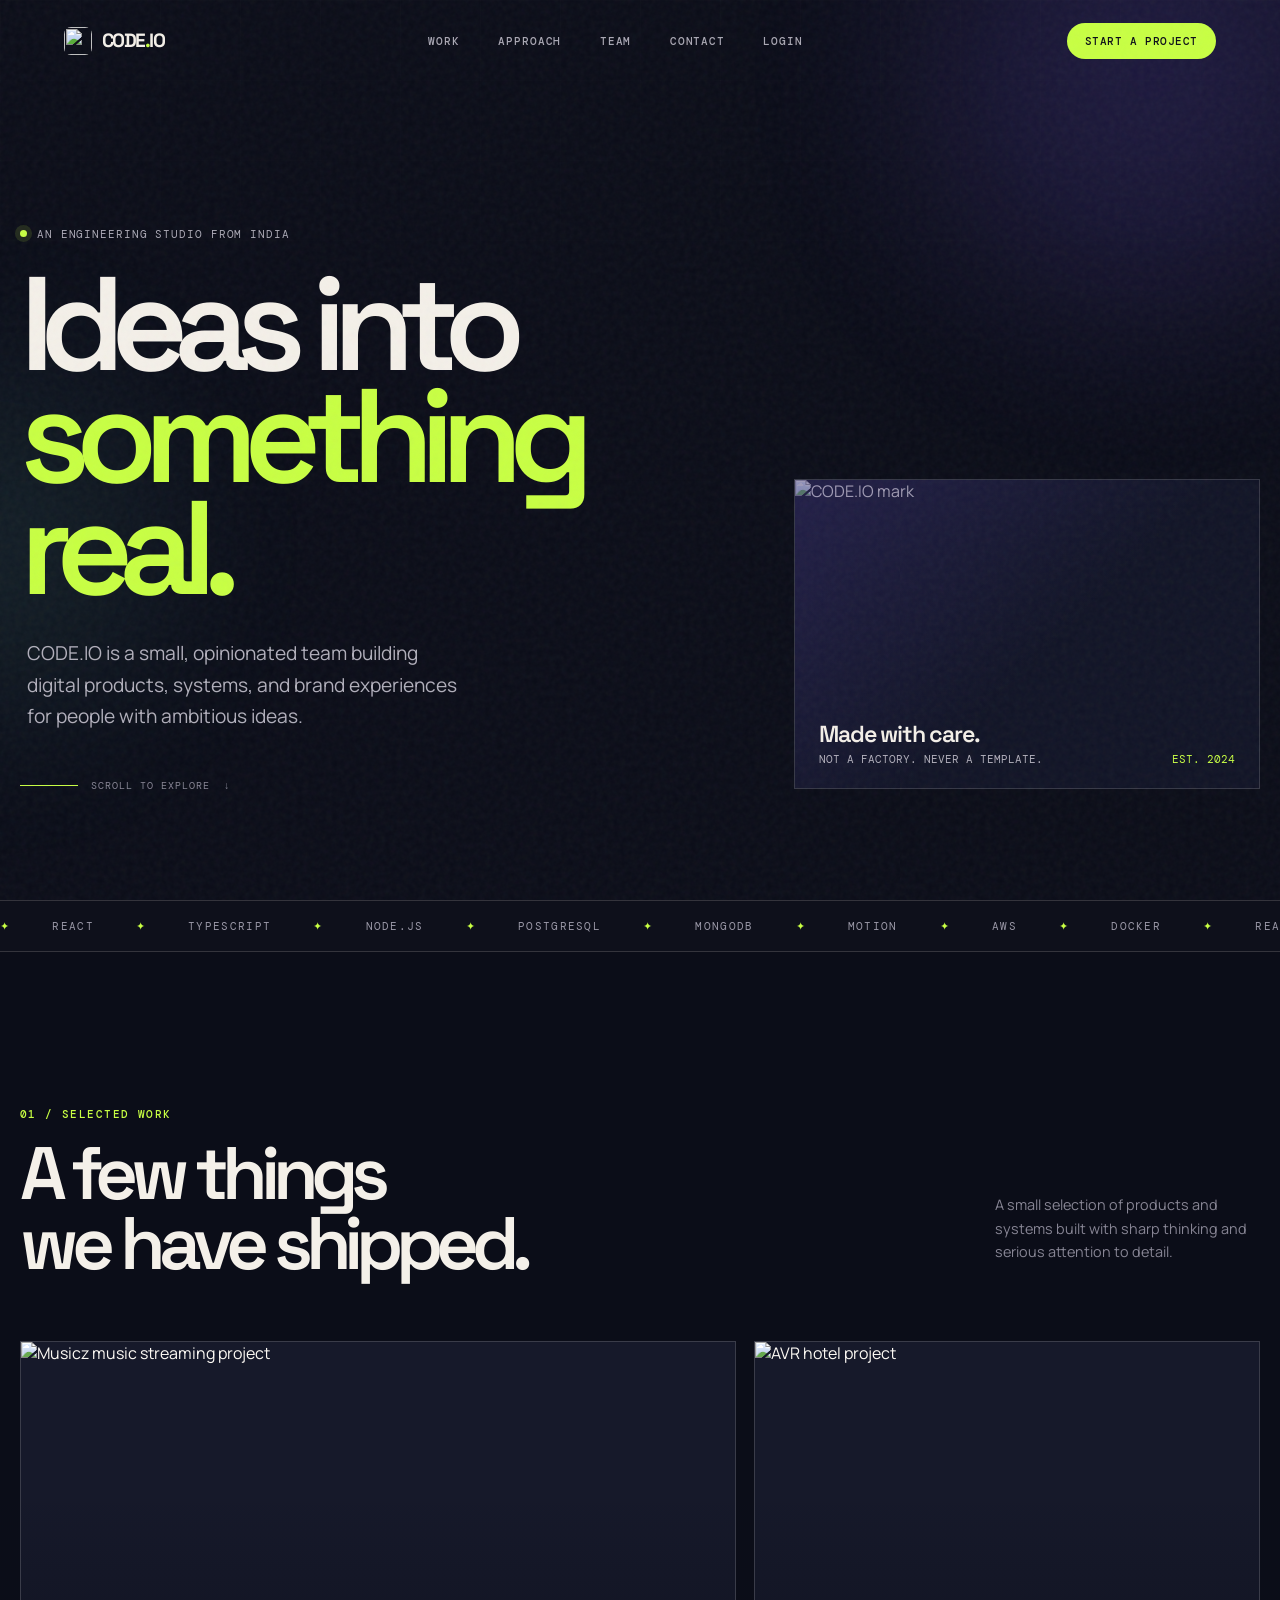
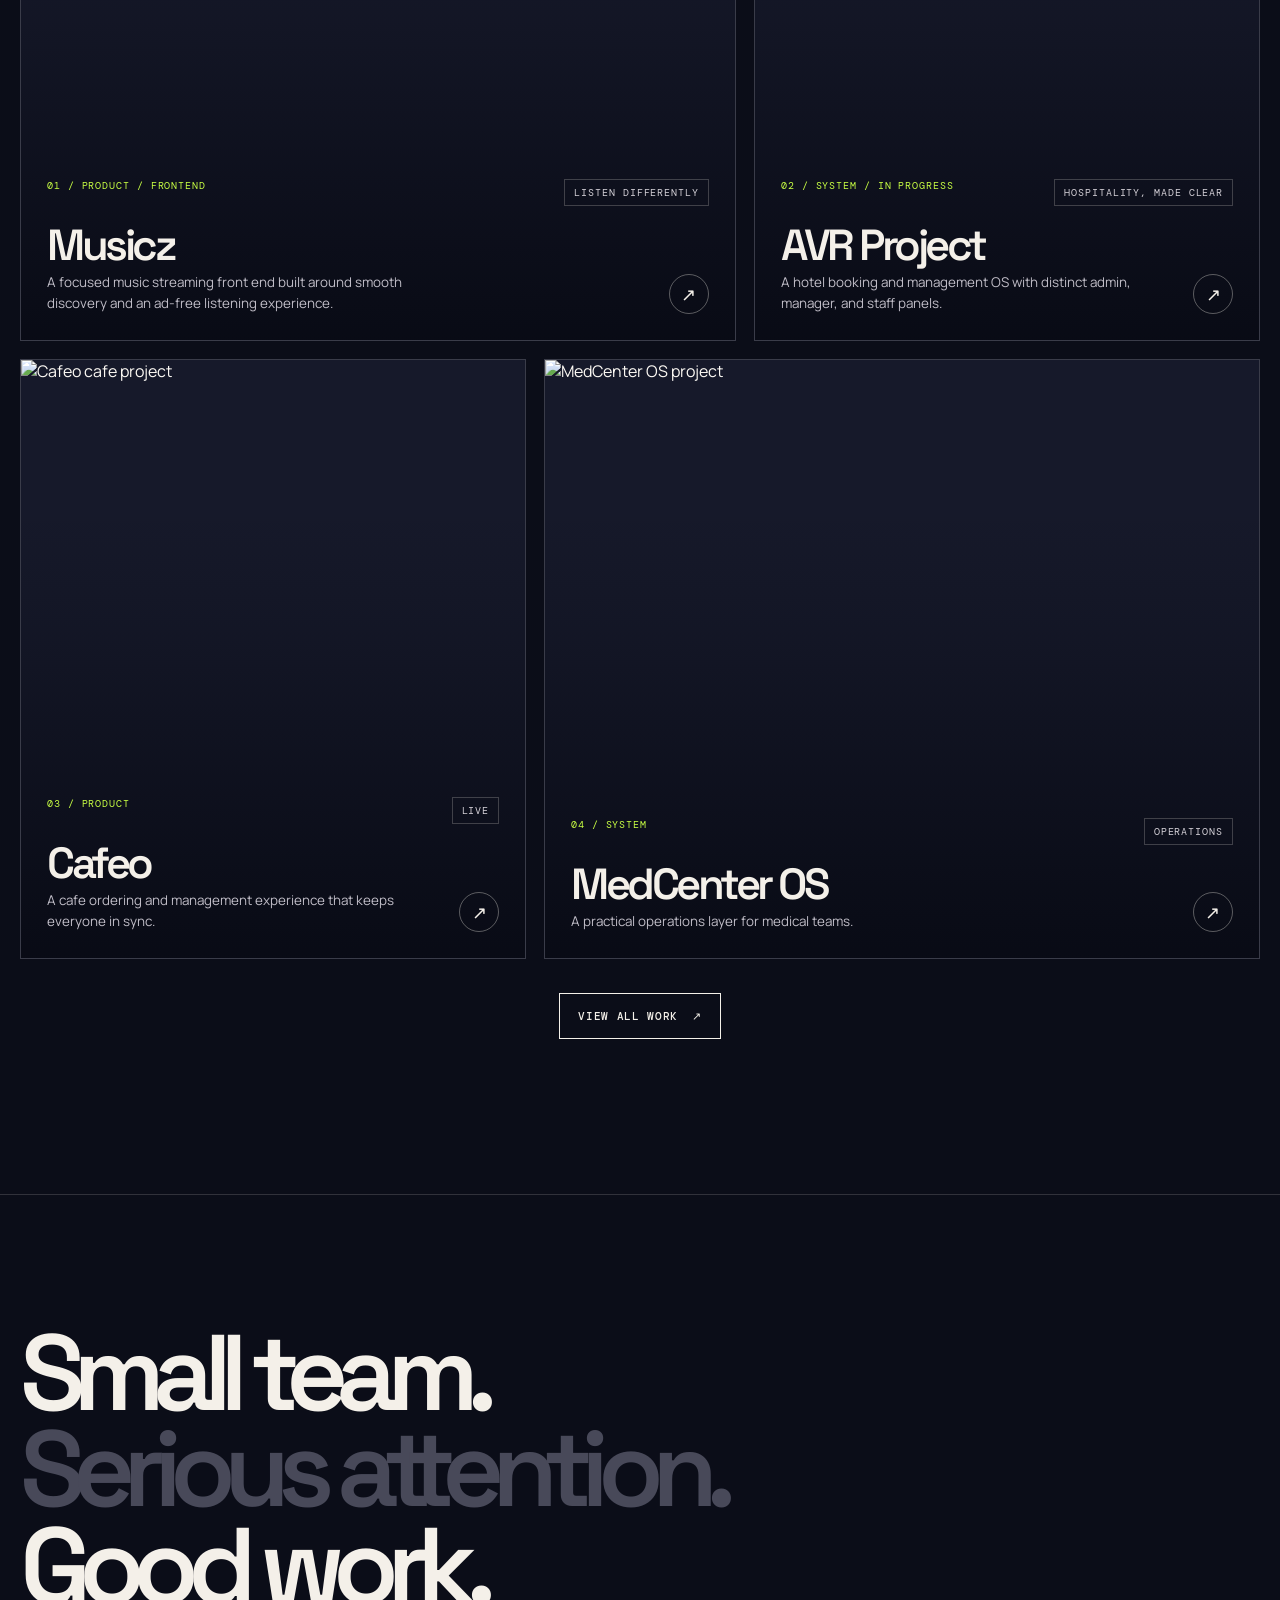
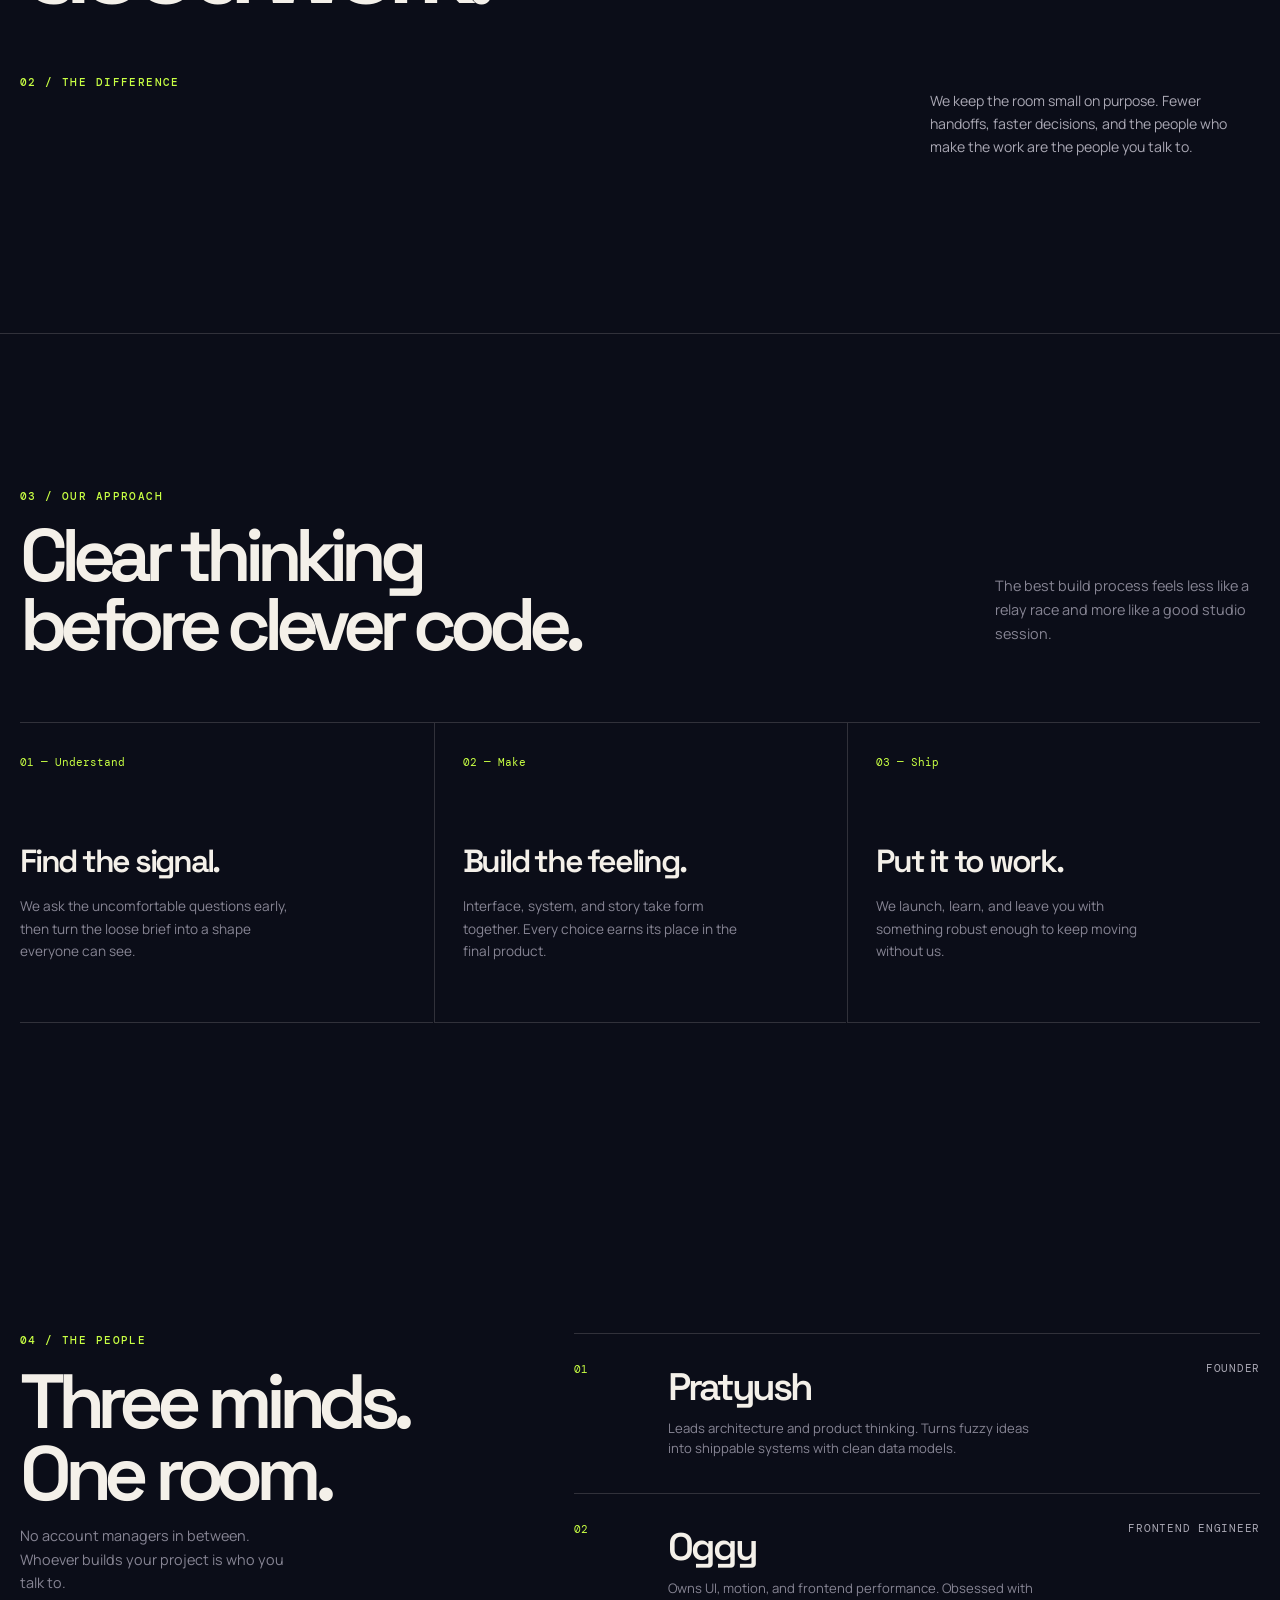
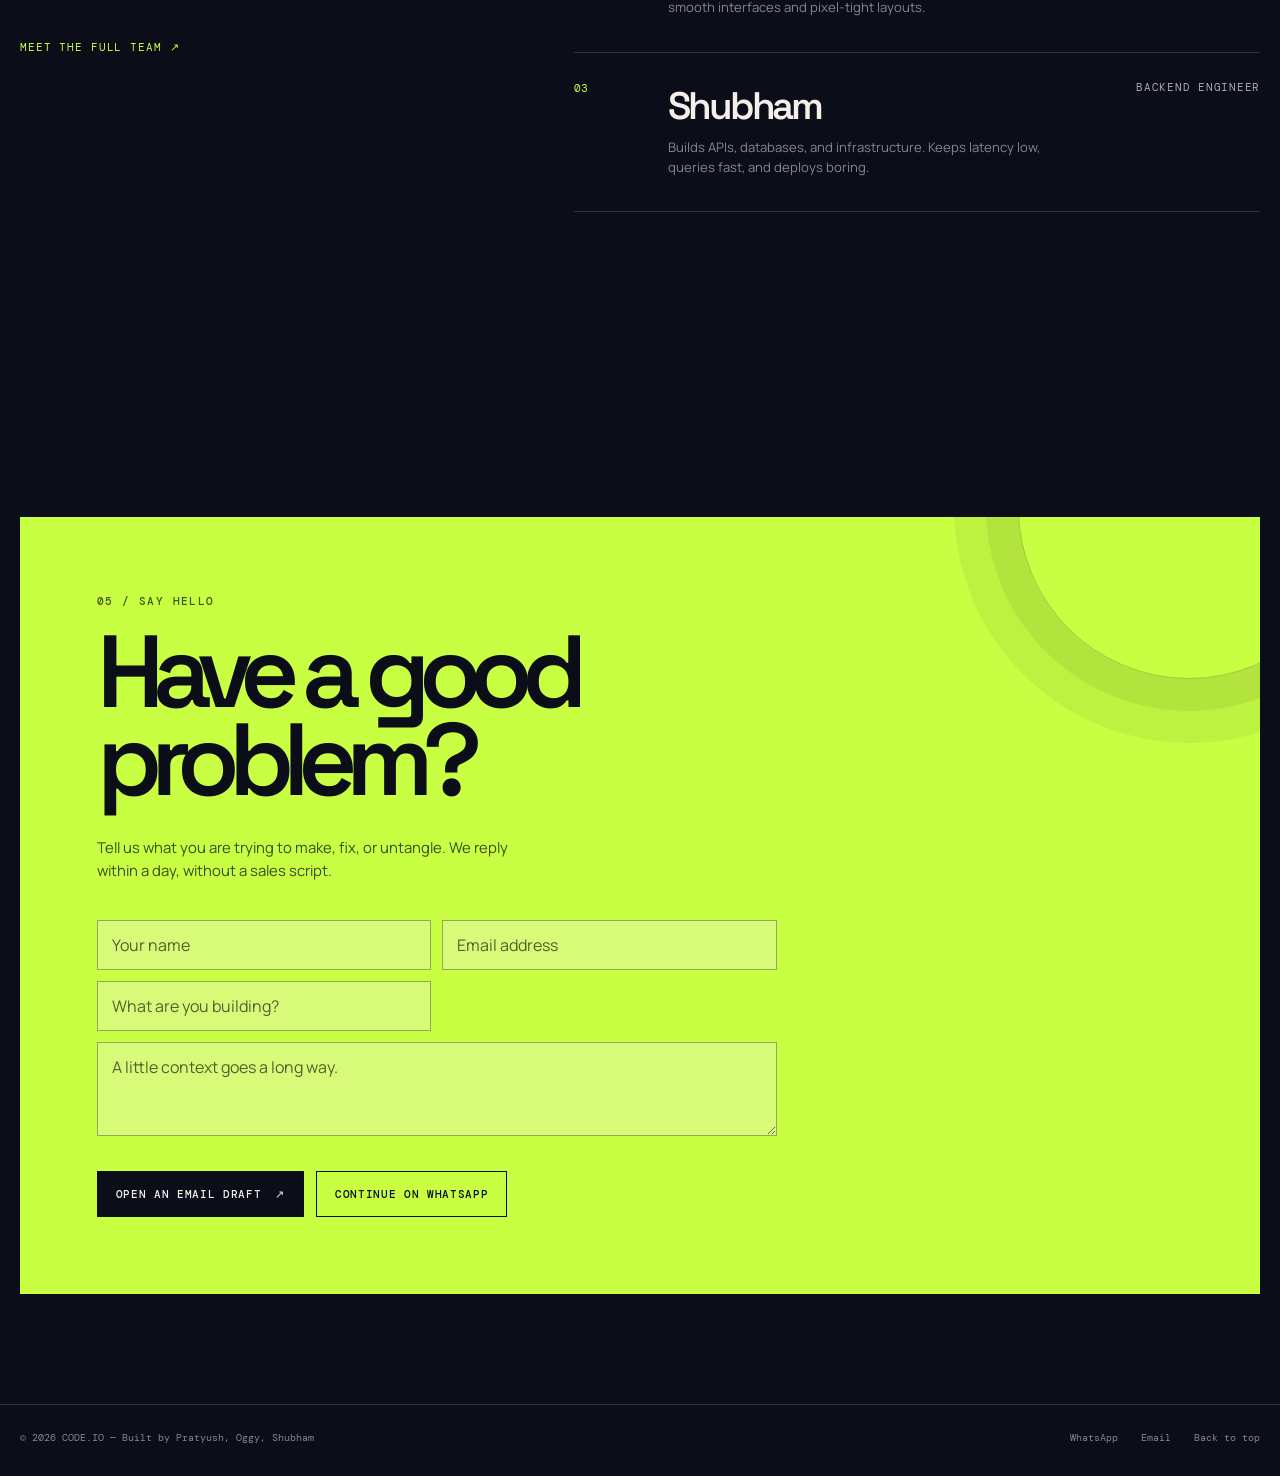
==== index.html @ 76c8f317 "Add files via upload" ====
<!doctype html>
<html lang="en">
  <head>
    <meta charset="UTF-8" />
    <meta name="viewport" content="width=device-width, initial-scale=1" />

    <meta
      name="description"
      content="CODE.IO is an engineering studio from India building digital products, systems, and brand experiences."
    />

    <title>CODE.IO — Ideas into something real.</title>

    <link rel="stylesheet" href="style.css" />
    <link rel="shortcut icon" href="assets/CODE.IO.png" type="image/svg+xml" />
  </head>

  <body>
    <div class="site-grid" aria-hidden="true"></div>
    <div class="site-orb one" aria-hidden="true"></div>
    <div class="site-orb two" aria-hidden="true"></div>
    <div class="site-noise" aria-hidden="true"></div>

    <header class="site-header" id="site-header">
      <div class="nav-inner">
        <a class="brand" href="index.html" aria-label="CODE.IO home">
          <img
            class="brand-mark"
             src="assets/CODE.IO.png"
            alt=""
          />
          <span>CODE<span class="brand-dot">.</span>IO</span>
        </a>

        <nav class="nav-links" aria-label="Primary navigation">
          <a href="work.html">Work</a>
          <a href="#approach">Approach</a>
          <a href="team.html">Team</a>
          <a href="#contact">Contact</a>
          <span data-auth-slot><a href="admin-login.html">Login</a></span>
        </nav>

        <a class="nav-cta" href="#contact">
          Start a project
        </a>

        <button
          class="mobile-menu"
          id="mobile-menu"
          type="button"
          aria-expanded="false"
          aria-controls="mobile-navigation"
        >
          <span class="menu-icon" aria-hidden="true">☰</span>
          <span id="mobile-menu-label">Menu</span>
        </button>
      </div>

      <nav
        class="mobile-navigation"
        id="mobile-navigation"
        aria-label="Mobile navigation"
        hidden
      >
        <a href="work.html">Work</a>
        <a href="#approach">Approach</a>
        <a href="team.html">Team</a>
        <a href="#contact">Contact</a>
        <span data-auth-slot><a href="admin-login.html">Login</a></span>
      </nav>
    </header>

    <main id="top">
      <div class="wrap">
        <section class="hero" aria-labelledby="hero-title">
          <div>
            <div class="hero-kicker reveal">
              <span class="pulse" aria-hidden="true"></span>
              An engineering studio from India
            </div>

            <h1 id="hero-title" class="reveal delay-1">
              Ideas into<br />
              <em>something real.</em>
            </h1>

            <p class="hero-deck reveal delay-2">
              CODE.IO is a small, opinionated team building digital products,
              systems, and brand experiences for people with ambitious ideas.
            </p>

            <a
              class="scroll-note reveal delay-3"
              href="#work"
            >
              <span class="scroll-line" aria-hidden="true"></span>
              Scroll to explore
              <span aria-hidden="true">↓</span>
            </a>
          </div>

          <div class="hero-rail reveal delay-2">
            <div class="hero-rail-card">
              <img
                class="hero-rail-img"
                 src="assets/CODE.IO.png"
                alt="CODE.IO mark"
              />

              <div class="hero-rail-info">
                <div>
                  <strong>Made with care.</strong>
                  <small>Not a factory. Never a template.</small>
                </div>

                <span class="index-number">EST. 2024</span>
              </div>
            </div>
          </div>
        </section>
      </div>

      <div class="ticker" aria-label="Our working stack">
        <div class="ticker-track">
          <span class="ticker-item">React</span>
          <span class="ticker-item">TypeScript</span>
          <span class="ticker-item">Node.js</span>
          <span class="ticker-item">PostgreSQL</span>
          <span class="ticker-item">MongoDB</span>
          <span class="ticker-item">Motion</span>
          <span class="ticker-item">AWS</span>
          <span class="ticker-item">Docker</span>

          <span class="ticker-item">React</span>
          <span class="ticker-item">TypeScript</span>
          <span class="ticker-item">Node.js</span>
          <span class="ticker-item">PostgreSQL</span>
          <span class="ticker-item">MongoDB</span>
          <span class="ticker-item">Motion</span>
          <span class="ticker-item">AWS</span>
          <span class="ticker-item">Docker</span>
        </div>
      </div>

      <section id="work" class="section wrap">
        <div class="section-heading">
          <div>
            <div class="eyebrow">01 / Selected work</div>

            <h2 class="section-title">
              A few things<br />
              we have shipped.
            </h2>
          </div>

          <p class="section-aside">
            A small selection of products and systems built with sharp thinking
            and serious attention to detail.
          </p>
        </div>

        <!-- Four featured project previews. -->
        <div class="projects projects-featured">
          <a
            class="project-card"
            href="https://musicz.pages.dev/"
            target="_blank"
            rel="noreferrer"
          >
            <img
              class="project-image"
              src="assets/musicz-cover.png"
              alt="Musicz music streaming project"
            />

            <div class="project-image-overlay"></div>

            <div class="project-copy">
              <div class="project-meta">
                <span>01 / Product / Frontend</span>
                <span class="project-tag">
                  Listen differently
                </span>
              </div>

              <h3 class="project-name">Musicz</h3>

              <p class="project-summary">
                A focused music streaming front end built around smooth
                discovery and an ad-free listening experience.
              </p>

              <span class="project-arrow" aria-hidden="true">↗</span>
            </div>
          </a>

          <a
            class="project-card"
            href="https://hoteldemo9364.netlify.app"
            target="_blank"
            rel="noreferrer"
          >
            <img
              class="project-image"
              src="assets/hero.jpg"
              alt="AVR hotel project"
            />

            <div class="project-image-overlay"></div>

            <div class="project-copy">
              <div class="project-meta">
                <span>02 / System / In progress</span>
                <span class="project-tag">
                  Hospitality, made clear
                </span>
              </div>

              <h3 class="project-name">AVR Project</h3>

              <p class="project-summary">
                A hotel booking and management OS with distinct admin, manager,
                and staff panels.
              </p>

              <span class="project-arrow" aria-hidden="true">↗</span>
            </div>
          </a>

          <a
            class="project-card"
            href="https://cafeo.netlify.app/"
            target="_blank"
            rel="noreferrer"
          >
            <img
              class="project-image"
              src="assets/cafe.jpg"
              alt="Cafeo cafe project"
            />

            <div class="project-image-overlay"></div>

            <div class="project-copy">
              <div class="project-meta">
                <span>03 / Product</span>
                <span class="project-tag">Live</span>
              </div>

              <h3 class="project-name">Cafeo</h3>

              <p class="project-summary">
                A cafe ordering and management experience that keeps everyone
                in sync.
              </p>

              <span class="project-arrow" aria-hidden="true">↗</span>
            </div>
          </a>

          <a
            class="project-card"
            href="https://medcenter-os--updrafttechai.replit.app/"
            target="_blank"
            rel="noreferrer"
          >
            <img class="project-image" src="https://images.unsplash.com/photo-1576091160399-112ba8d25d1d?auto=format&fit=crop&w=1600&q=85" alt="MedCenter OS project" />

            <div class="project-image-overlay"></div>

            <div class="project-copy">
              <div class="project-meta">
                <span>04 / System</span>
                <span class="project-tag">Operations</span>
              </div>

              <h3 class="project-name">MedCenter OS</h3>

              <p class="project-summary">
                A practical operations layer for medical teams.
              </p>

              <span class="project-arrow" aria-hidden="true">â†—</span>
            </div>
          </a>
        </div>

        <div class="section-action">
          <a class="button outline" href="work.html">
            View all work
            <span aria-hidden="true">↗</span>
          </a>
        </div>
      </section>

      <section class="manifesto">
        <div class="wrap">
          <p class="manifesto-line">
            Small team.<br />
            <span class="faded">Serious attention.</span><br />
            Good work.
          </p>

          <div class="manifesto-footer">
            <div class="eyebrow">02 / The difference</div>

            <p>
              We keep the room small on purpose. Fewer handoffs, faster
              decisions, and the people who make the work are the people you
              talk to.
            </p>
          </div>
        </div>
      </section>

      <section id="approach" class="section wrap">
        <div class="section-heading">
          <div>
            <div class="eyebrow">03 / Our approach</div>

            <h2 class="section-title">
              Clear thinking<br />
              before clever code.
            </h2>
          </div>

          <p class="section-aside">
            The best build process feels less like a relay race and more like a
            good studio session.
          </p>
        </div>

        <div class="process-grid">
          <article class="process-item">
            <span class="process-number">01 — Understand</span>
            <h3>Find the signal.</h3>

            <p>
              We ask the uncomfortable questions early, then turn the loose
              brief into a shape everyone can see.
            </p>
          </article>

          <article class="process-item">
            <span class="process-number">02 — Make</span>
            <h3>Build the feeling.</h3>

            <p>
              Interface, system, and story take form together. Every choice
              earns its place in the final product.
            </p>
          </article>

          <article class="process-item">
            <span class="process-number">03 — Ship</span>
            <h3>Put it to work.</h3>

            <p>
              We launch, learn, and leave you with something robust enough to
              keep moving without us.
            </p>
          </article>
        </div>
      </section>

      <section id="team" class="section wrap people">
        <div class="people-intro">
          <div class="eyebrow">04 / The people</div>

          <h2 class="section-title">
            Three minds.<br />
            One room.
          </h2>

          <p class="section-aside">
            No account managers in between. Whoever builds your project is who
            you talk to.
          </p>

          <a class="text-link" href="team.html">
            Meet the full team
            <span>↗</span>
          </a>
        </div>

        <div class="people-list">
          <article class="person">
            <span class="person-index">01</span>

            <div>
              <h3>Pratyush</h3>

              <p>
                Leads architecture and product thinking. Turns fuzzy ideas into
                shippable systems with clean data models.
              </p>
            </div>

            <span class="person-role">
              Founder
            </span>
          </article>

          <article class="person">
            <span class="person-index">02</span>

            <div>
              <h3>Oggy</h3>

              <p>
                Owns UI, motion, and frontend performance. Obsessed with smooth
                interfaces and pixel-tight layouts.
              </p>
            </div>

            <span class="person-role">
              Frontend engineer
            </span>
          </article>

          <article class="person">
            <span class="person-index">03</span>

            <div>
              <h3>Shubham</h3>

              <p>
                Builds APIs, databases, and infrastructure. Keeps latency low,
                queries fast, and deploys boring.
              </p>
            </div>

            <span class="person-role">
              Backend engineer
            </span>
          </article>
        </div>
      </section>

      <section id="contact" class="contact-section wrap">
        <div class="contact-panel">
          <div class="eyebrow">05 / Say hello</div>

          <h2>
            Have a good<br />
            problem?
          </h2>

          <p>
            Tell us what you are trying to make, fix, or untangle. We reply
            within a day, without a sales script.
          </p>

          <form class="contact-form" id="contact-form">
            <div class="contact-fields">
              <input
                id="contact-name"
                name="name"
                placeholder="Your name"
                aria-label="Your name"
                required
              />

              <input
                id="contact-email"
                name="email"
                type="email"
                placeholder="Email address"
                aria-label="Email address"
                required
              />

              <input
                id="contact-project"
                name="project"
                placeholder="What are you building?"
                aria-label="What are you building"
              />

              <textarea
                id="contact-message"
                name="message"
                placeholder="A little context goes a long way."
                aria-label="Project context"
                rows="3"
              ></textarea>
            </div>

            <div class="contact-actions">
              <button class="button" type="submit">
                Open an email draft
                <span aria-hidden="true">↗</span>
              </button>

              <button
                class="button outline"
                type="button"
                id="whatsapp-button"
              >
                Continue on WhatsApp
              </button>
            </div>

            <p
              class="contact-status"
              id="contact-status"
              role="status"
              hidden
            >
              Your draft is ready to send.
            </p>
          </form>
        </div>
      </section>
    </main>

    <footer class="site-footer">
      <div class="wrap footer-inner">
        <span>
          © 2026 CODE.IO — Built by Pratyush, Oggy, Shubham
        </span>

        <div class="footer-links">
          <a
            href="https://wa.me/919999999999"
            target="_blank"
            rel="noreferrer"
          >
            WhatsApp
          </a>

          <a href="mailto:updrafttech.ai@gmail.com">
            Email
          </a>

          <a href="#top">
            Back to top
          </a>
        </div>
      </div>
    </footer>

    <script src="script.js"></script>
    <script src="auth.js"></script><script>updateAuthUI()</script>
    <script src="untouch.js"></script>
  </body>
</html>
---- style.css ----
@import url("https://fonts.googleapis.com/css2?family=DM+Mono:wght@400;500&family=Manrope:wght@400;500;600;700;800&family=Space+Grotesk:wght@500;600;700&display=swap");

:root {
  --ink: #0b0d18;
  --ink-soft: #16192a;
  --paper: #f4f0e9;
  --muted: #878594;
  --line: rgba(244, 240, 233, 0.16);
  --acid: #c8ff43;
  --violet: #7e5cff;
  --cyan: #74e9d4;
  --serif: "Space Grotesk", sans-serif;
  --sans: "Manrope", sans-serif;
  --mono: "DM Mono", monospace;
}

* {
  box-sizing: border-box;
}

/* Prevent the browser's blue touch flash on controls. Keyboard focus remains visible. */
a,
button,
[role="button"],
input,
select,
textarea {
  -webkit-tap-highlight-color: transparent;
}

button,
.project-arrow,
.menu-icon,
.nav-icon {
  -webkit-user-select: none;
  user-select: none;
}

img,
svg,
video {
  max-width: 100%;
}

html {
  scroll-behavior: smooth;
}

body {
  margin: 0;
  background: var(--ink);
  color: var(--paper);
  font-family: var(--sans);
  overflow-x: hidden;
}

::selection {
  color: var(--ink);
  background: var(--acid);
}

a {
  color: inherit;
  text-decoration: none;
}

button,
input,
textarea {
  font: inherit;
}

button {
  cursor: pointer;
}

:focus-visible {
  outline: 2px solid var(--acid);
  outline-offset: 4px;
}

/* Background */

.site-noise {
  position: fixed;
  inset: 0;
  pointer-events: none;
  z-index: 40;
  opacity: 0.08;
  background-image: url("data:image/svg+xml,%3Csvg viewBox='0 0 180 180' xmlns='http://www.w3.org/2000/svg'%3E%3Cfilter id='n'%3E%3CfeTurbulence type='fractalNoise' baseFrequency='.85' numOctaves='3' stitchTiles='stitch'/%3E%3C/filter%3E%3Crect width='100%25' height='100%25' filter='url(%23n)' opacity='.6'/%3E%3C/svg%3E");
}

.site-grid {
  position: fixed;
  inset: 0;
  z-index: -2;
  opacity: 0.23;
  pointer-events: none;
  background-image:
    linear-gradient(
      rgba(244, 240, 233, 0.055) 1px,
      transparent 1px
    ),
    linear-gradient(
      90deg,
      rgba(244, 240, 233, 0.055) 1px,
      transparent 1px
    );
  background-size: 80px 80px;
  mask-image: linear-gradient(to bottom, black, transparent 80%);
}

.site-orb {
  position: fixed;
  z-index: -1;
  pointer-events: none;
  border-radius: 999px;
  filter: blur(100px);
  opacity: 0.16;
}

.site-orb.one {
  width: 36vw;
  height: 36vw;
  background: var(--violet);
  top: -12vw;
  right: -8vw;
}

.site-orb.two {
  width: 26vw;
  height: 26vw;
  background: var(--cyan);
  top: 42%;
  left: -14vw;
  opacity: 0.09;
}

/* Navigation */

.site-header {
  position: fixed;
  top: 0;
  left: 0;
  right: 0;
  z-index: 30;
  height: 82px;
  display: flex;
  align-items: center;
  padding: 0 clamp(20px, 5vw, 76px);
  border-bottom: 1px solid transparent;
  transition: 0.35s ease;
}

.site-header.scrolled {
  height: 68px;
  background: rgba(11, 13, 24, 0.78);
  backdrop-filter: blur(18px);
  border-color: var(--line);
}

.nav-inner {
  width: 100%;
  max-width: 1440px;
  margin: auto;
  display: flex;
  align-items: center;
  justify-content: space-between;
}

.brand {
  display: inline-flex;
  align-items: center;
  gap: 10px;
  font-family: var(--serif);
  font-weight: 700;
  letter-spacing: -0.08em;
  font-size: 1.2rem;
}

.brand-mark {
  width: 28px;
  height: 28px;
  object-fit: cover;
  border-radius: 7px;
}

.brand-dot {
  color: var(--acid);
}

.nav-links {
  display: flex;
  align-items: center;
  gap: clamp(18px, 3vw, 48px);
  color: #aaa8b4;
  font: 500 0.7rem var(--mono);
  text-transform: uppercase;
  letter-spacing: 0.08em;
}

.nav-links a {
  transition: color 0.25s ease;
}

.nav-links a:hover,
.nav-links a.active {
  color: var(--acid);
}

.nav-cta {
  color: var(--ink);
  border: 0;
  background: var(--acid);
  padding: 11px 18px;
  border-radius: 999px;
  font: 500 0.68rem var(--mono);
  text-transform: uppercase;
  letter-spacing: 0.05em;
  transition: transform 0.25s ease, background 0.25s ease;
}

.nav-cta:hover {
  transform: translateY(-2px);
  background: #d7ff7d;
}

.mobile-menu {
  display: none;
  background: none;
  border: 0;
  color: var(--paper);
  font: 500 0.7rem var(--mono);
  text-transform: uppercase;
}

.mobile-menu .menu-icon {
  font-size: 1.25rem;
  line-height: 0;
}

.mobile-navigation {
  display: none;
}

/* Common Layout */

.wrap {
  width: min(100% - 40px, 1288px);
  margin: auto;
}

.section {
  padding: 155px 0;
}

.section-heading {
  display: flex;
  justify-content: space-between;
  align-items: flex-end;
  gap: 30px;
  margin-bottom: 62px;
}

.eyebrow {
  color: var(--acid);
  font: 500 0.68rem var(--mono);
  letter-spacing: 0.13em;
  text-transform: uppercase;
}

.section-title {
  max-width: 730px;
  margin: 18px 0 0;
  font: 600 clamp(2.6rem, 5.8vw, 6rem) / 0.94 var(--serif);
  letter-spacing: -0.095em;
}

.section-aside {
  max-width: 265px;
  color: var(--muted);
  line-height: 1.65;
  font-size: 0.9rem;
}

/* Hero */

.hero {
  min-height: 100svh;
  padding: 170px 0 108px;
  display: grid;
  grid-template-columns: 1.18fr 0.82fr;
  align-items: end;
  gap: 8vw;
}

.hero-kicker {
  display: flex;
  align-items: center;
  gap: 10px;
  color: #aaa8b4;
  font: 0.7rem var(--mono);
  letter-spacing: 0.08em;
  text-transform: uppercase;
  margin-bottom: 28px;
}

.pulse {
  width: 7px;
  height: 7px;
  background: var(--acid);
  border-radius: 50%;
  box-shadow: 0 0 0 5px rgba(200, 255, 67, 0.12);
}

.hero h1 {
  max-width: 900px;
  margin: 0;
  font: 600 clamp(4.4rem, 10.4vw, 10.8rem) / 0.84 var(--serif);
  letter-spacing: -0.105em;
}

.hero h1 em,
.page-title em {
  color: var(--acid);
  font-style: normal;
}

.hero-deck {
  max-width: 440px;
  margin: 34px 0 0 7px;
  color: #b1afbb;
  font-size: clamp(1rem, 1.5vw, 1.22rem);
  line-height: 1.65;
}

.hero-rail {
  align-self: end;
  padding-bottom: 3px;
}

.hero-rail-card {
  position: relative;
  min-height: 310px;
  padding: 24px;
  overflow: hidden;
  border: 1px solid var(--line);
  background: #111426;
}

.hero-rail-card::after {
  content: "";
  position: absolute;
  inset: 0;
  background: linear-gradient(
    135deg,
    rgba(126, 92, 255, 0.16),
    transparent 55%
  );
  pointer-events: none;
}

.hero-rail-img {
  position: absolute;
  inset: 0;
  width: 100%;
  height: 100%;
  object-fit: cover;
  opacity: 0.62;
  mix-blend-mode: screen;
  filter: saturate(0.75) contrast(1.1);
}

.hero-rail-info {
  position: absolute;
  left: 24px;
  right: 24px;
  bottom: 22px;
  z-index: 1;
  display: flex;
  justify-content: space-between;
  align-items: end;
}

.hero-rail-info strong {
  display: block;
  font: 600 1.45rem var(--serif);
  letter-spacing: -0.05em;
}

.hero-rail-info small {
  display: block;
  color: #b1afbb;
  margin-top: 4px;
  font: 0.66rem var(--mono);
  text-transform: uppercase;
}

.index-number {
  color: var(--acid);
  font: 0.7rem var(--mono);
}

.scroll-note {
  display: flex;
  align-items: center;
  gap: 13px;
  margin-top: 46px;
  color: var(--muted);
  font: 0.64rem var(--mono);
  text-transform: uppercase;
  letter-spacing: 0.1em;
}

.scroll-line {
  height: 1px;
  width: 58px;
  background: var(--acid);
}

/* Ticker */

.ticker {
  overflow: hidden;
  border-top: 1px solid var(--line);
  border-bottom: 1px solid var(--line);
  padding: 18px 0;
  background: rgba(255, 255, 255, 0.015);
}

.ticker-track {
  width: max-content;
  display: flex;
  gap: 42px;
  animation: ticker 28s linear infinite;
}

.ticker-item {
  color: #9a98a7;
  font: 0.68rem var(--mono);
  text-transform: uppercase;
  letter-spacing: 0.12em;
  white-space: nowrap;
}

.ticker-item::before {
  content: "✦";
  color: var(--acid);
  margin-right: 42px;
}

@keyframes ticker {
  to {
    transform: translateX(-50%);
  }
}

/* Projects */

.projects {
  display: grid;
  grid-template-columns: repeat(12, 1fr);
  gap: 18px;
}

.project-card {
  position: relative;
  overflow: hidden;
  min-height: 470px;
  display: flex;
  flex-direction: column;
  justify-content: flex-end;
  border: 1px solid var(--line);
  background: var(--ink-soft);
  transition:
    transform 0.45s cubic-bezier(0.2, 0.8, 0.2, 1),
    border-color 0.35s ease;
}

.projects-featured .project-card:nth-child(1) {
  grid-column: span 7;
  min-height: 600px;
}

.projects-featured .project-card:nth-child(2) {
  grid-column: span 5;
  min-height: 470px;
}

/* Home-page work preview: large cards at positions 1 and 4. */
.projects-featured .project-card:nth-child(3) {
  grid-column: span 5;
}

.projects-featured .project-card:nth-child(4) {
  grid-column: span 7;
  min-height: 600px;
}

.projects-all .project-card:nth-child(1),
.projects-all .project-card:nth-child(4),
.projects-all .project-card:nth-child(5),
.projects-all .project-card:nth-child(8),
.projects-all .project-card:nth-child(9) {
  grid-column: span 7;
}

.projects-all .project-card:nth-child(2),
.projects-all .project-card:nth-child(3),
.projects-all .project-card:nth-child(6),
.projects-all .project-card:nth-child(7),
.projects-all .project-card:nth-child(10) {
  grid-column: span 5;
}

.project-card:hover {
  transform: translateY(-8px);
  border-color: rgba(200, 255, 67, 0.65);
}

.project-image,
.project-placeholder {
  position: absolute;
  inset: 0;
  width: 100%;
  height: 100%;
  object-fit: cover;
}

.project-image {
  transition:
    transform 0.8s cubic-bezier(0.2, 0.8, 0.2, 1),
    filter 0.5s ease;
  filter: saturate(0.72) contrast(1.08);
}

.project-card:hover .project-image {
  transform: scale(1.07);
  filter: saturate(1) contrast(1.05);
}

.project-mark {
  object-fit: contain;
  padding: 16%;
  opacity: 0.8;
}

.project-placeholder {
  display: grid;
  place-items: center;
  background:
    radial-gradient(
      circle at 70% 30%,
      rgba(116, 233, 212, 0.45),
      transparent 35%
    ),
    linear-gradient(135deg, #171532, #0d1223);
}

.project-placeholder.warm {
  background:
    radial-gradient(
      circle at 30% 25%,
      rgba(200, 255, 67, 0.26),
      transparent 35%
    ),
    linear-gradient(135deg, #2b231c, #0d1223);
}

.project-placeholder span {
  font: 600 clamp(5rem, 12vw, 10rem) / 1 var(--serif);
  letter-spacing: -0.12em;
  color: rgba(244, 240, 233, 0.16);
}

.project-image-overlay {
  position: absolute;
  inset: 0;
  background: linear-gradient(
    to bottom,
    transparent 25%,
    rgba(8, 10, 20, 0.22) 47%,
    rgba(8, 10, 20, 0.95) 100%
  );
}

.project-copy {
  position: relative;
  z-index: 1;
  padding: 26px;
}

.project-meta {
  display: flex;
  justify-content: space-between;
  gap: 15px;
  color: var(--acid);
  font: 0.63rem var(--mono);
  text-transform: uppercase;
  letter-spacing: 0.09em;
}

.project-name {
  margin: 20px 0 7px;
  font: 600 clamp(2rem, 3.4vw, 3.8rem) / 0.9 var(--serif);
  letter-spacing: -0.08em;
}

.project-summary {
  max-width: 390px;
  margin: 0;
  color: #c0bdc7;
  font-size: 0.84rem;
  line-height: 1.55;
}

.project-arrow {
  position: absolute;
  right: 26px;
  bottom: 26px;
  width: 40px;
  height: 40px;
  display: grid;
  place-items: center;
  border: 1px solid rgba(244, 240, 233, 0.35);
  border-radius: 50%;
  /* Use an escaped character so the arrow is not affected by text encoding. */
  font-size: 0;
  transition: 0.3s;
}

.project-arrow::after {
  content: "\2197";
  position: absolute;
  inset: 0;
  display: grid;
  place-items: center;
  font-size: 1.15rem;
  line-height: 1;
}

.project-card:hover .project-arrow {
  background: var(--acid);
  color: var(--ink);
  transform: rotate(45deg);
}

.project-tag {
  display: inline-flex;
  padding: 6px 9px;
  border: 1px solid rgba(244, 240, 233, 0.22);
  color: #d4d0d7;
  font: 0.6rem var(--mono);
  text-transform: uppercase;
}

/* Buttons */

.section-action {
  display: flex;
  justify-content: center;
  margin-top: 34px;
}

.button {
  display: inline-flex;
  align-items: center;
  gap: 14px;
  min-height: 46px;
  padding: 0 18px;
  border: 1px solid var(--ink);
  background: var(--ink);
  color: var(--paper);
  font: 500 0.69rem var(--mono);
  text-transform: uppercase;
  letter-spacing: 0.06em;
  transition: 0.25s;
}

.button:hover {
  transform: translateY(-3px);
  background: transparent;
  color: var(--ink);
}

.button.outline {
  background: transparent;
  color: var(--paper);
  border-color: var(--paper);
}

.button.outline:hover {
  background: var(--acid);
  border-color: var(--acid);
  color: var(--ink);
}

/* Manifesto */

.manifesto {
  padding: 130px 0 160px;
  border-top: 1px solid var(--line);
  border-bottom: 1px solid var(--line);
}

.manifesto-line {
  max-width: 1040px;
  margin: 0;
  font: 600 clamp(3rem, 8.4vw, 9rem) / 0.9 var(--serif);
  letter-spacing: -0.11em;
}

.manifesto-line .faded {
  color: #484959;
}

.manifesto-footer {
  display: flex;
  justify-content: space-between;
  gap: 30px;
  margin-top: 60px;
}

.manifesto-footer p {
  max-width: 330px;
  color: #aaa8b4;
  font-size: 0.88rem;
  line-height: 1.65;
}

/* Process */

.process-grid {
  display: grid;
  grid-template-columns: repeat(3, 1fr);
  gap: 1px;
  border-top: 1px solid var(--line);
}

.process-item {
  min-height: 300px;
  padding: 26px 25px 30px 0;
  border-bottom: 1px solid var(--line);
}

.process-item + .process-item {
  padding-left: 28px;
  border-left: 1px solid var(--line);
}

.process-number {
  color: var(--acid);
  font: 0.68rem var(--mono);
}

.process-item h3 {
  margin: 70px 0 14px;
  font: 600 2rem var(--serif);
  letter-spacing: -0.07em;
}

.process-item p {
  max-width: 275px;
  margin: 0;
  color: var(--muted);
  font-size: 0.85rem;
  line-height: 1.65;
}

/* People */

.people {
  display: grid;
  grid-template-columns: 0.78fr 1.22fr;
  gap: 9vw;
  align-items: start;
}

.people-intro {
  position: sticky;
  top: 120px;
}

.people-intro .section-title {
  font-size: clamp(3rem, 6vw, 6.5rem);
}

.people-list {
  border-top: 1px solid var(--line);
}

.person {
  display: grid;
  grid-template-columns: 70px 1fr auto;
  gap: 24px;
  align-items: start;
  padding: 28px 0 34px;
  border-bottom: 1px solid var(--line);
}

.person-index,
.team-number {
  color: var(--acid);
  font: 0.68rem var(--mono);
}

.person h3 {
  margin: 0;
  font: 600 clamp(1.8rem, 3vw, 3rem) var(--serif);
  letter-spacing: -0.08em;
}

.person p {
  max-width: 380px;
  margin: 8px 0 0;
  color: var(--muted);
  font-size: 0.82rem;
  line-height: 1.5;
}

.person-role {
  color: #aaa8b4;
  font: 0.66rem var(--mono);
  text-transform: uppercase;
  letter-spacing: 0.07em;
  text-align: right;
}

.text-link {
  display: inline-block;
  margin-top: 30px;
  color: var(--acid);
  font: 0.68rem var(--mono);
  text-transform: uppercase;
  letter-spacing: 0.08em;
}

/* Team Page */

.team-page-section {
  padding-top: 45px;
}

.team-list {
  border-top: 1px solid var(--line);
}

.team-member {
  display: grid;
  grid-template-columns: 90px minmax(0, 650px);
  gap: 28px;
  padding: 48px 0;
  border-bottom: 1px solid var(--line);
}

.team-member h2 {
  margin: 0;
  font: 600 clamp(3rem, 6vw, 6.5rem) / 0.9 var(--serif);
  letter-spacing: -0.1em;
}

.team-member p {
  max-width: 480px;
  color: var(--muted);
  font-size: 0.95rem;
  line-height: 1.65;
}

.team-member .person-role {
  margin: 12px 0 0;
  color: var(--acid);
  text-align: left;
}

.skill-list {
  display: flex;
  flex-wrap: wrap;
  gap: 8px;
  margin-top: 25px;
}

.skill-list span {
  padding: 8px 10px;
  border: 1px solid var(--line);
  color: #c0bdc7;
  font: 0.65rem var(--mono);
  text-transform: uppercase;
}

/* Contact */

.contact-section {
  padding: 150px 0 110px;
}

.contact-panel {
  position: relative;
  overflow: hidden;
  padding: clamp(28px, 6vw, 78px);
  background: var(--acid);
  color: var(--ink);
}

.contact-panel::before {
  content: "";
  position: absolute;
  width: 340px;
  height: 340px;
  right: -100px;
  top: -180px;
  border-radius: 50%;
  border: 1px solid rgba(11, 13, 24, 0.22);
  box-shadow:
    0 0 0 32px rgba(11, 13, 24, 0.06),
    0 0 0 64px rgba(11, 13, 24, 0.05);
}

.contact-panel .eyebrow {
  color: #3f5417;
}

.contact-panel h2 {
  max-width: 760px;
  margin: 20px 0 32px;
  font: 600 clamp(3.5rem, 8vw, 8.5rem) / 0.86 var(--serif);
  letter-spacing: -0.11em;
}

.contact-panel > p {
  max-width: 440px;
  color: #3c4c1d;
  line-height: 1.55;
  font-size: 0.93rem;
}

.contact-form {
  position: relative;
  z-index: 1;
  max-width: 680px;
  margin-top: 38px;
}

.contact-fields {
  display: grid;
  grid-template-columns: 1fr 1fr;
  gap: 11px;
}

.contact-fields input,
.contact-fields textarea {
  width: 100%;
  border: 1px solid rgba(11, 13, 24, 0.34);
  border-radius: 0;
  background: rgba(244, 240, 233, 0.32);
  color: var(--ink);
  padding: 13px 14px;
  outline: none;
}

.contact-fields input::placeholder,
.contact-fields textarea::placeholder {
  color: #53602e;
}

.contact-fields input:focus,
.contact-fields textarea:focus {
  border-color: var(--ink);
  background: rgba(244, 240, 233, 0.7);
}

.contact-fields textarea {
  grid-column: 1 / -1;
  resize: vertical;
  min-height: 92px;
}

.contact-actions {
  display: flex;
  flex-wrap: wrap;
  gap: 12px;
  margin-top: 35px;
}

.contact-panel .button {
  border-color: var(--ink);
}

.contact-panel .button.outline {
  color: var(--ink);
  border-color: var(--ink);
}

.contact-status {
  margin-top: 15px;
  color: #3c4c1d;
  font: 500 0.7rem var(--mono);
}

/* Page Footer */

.site-footer {
  padding: 26px 0 32px;
  border-top: 1px solid var(--line);
  color: var(--muted);
  font: 0.65rem var(--mono);
}

.footer-inner {
  display: flex;
  justify-content: space-between;
  gap: 20px;
  align-items: center;
}

.footer-links {
  display: flex;
  gap: 23px;
}

.footer-links a:hover {
  color: var(--acid);
}

/* Page Hero */

.page-hero {
  min-height: 620px;
  padding: 205px 0 100px;
  display: flex;
  flex-direction: column;
  justify-content: end;
}

.page-title {
  max-width: 850px;
  margin: 22px 0 28px;
  font: 600 clamp(4.2rem, 10vw, 9rem) / 0.85 var(--serif);
  letter-spacing: -0.11em;
}

.page-lede {
  max-width: 470px;
  margin: 0;
  color: #aaa8b4;
  font-size: 1.05rem;
  line-height: 1.65;
}

.work-page-section {
  padding-top: 45px;
}

.work-toolbar {
  display: flex;
  justify-content: space-between;
  align-items: center;
  margin-bottom: 34px;
  padding-bottom: 18px;
  border-bottom: 1px solid var(--line);
}

.work-count {
  color: var(--muted);
  font: 0.7rem var(--mono);
  text-transform: uppercase;
}

/* Animations */

.reveal {
  opacity: 0;
  transform: translateY(24px);
  animation: reveal 0.8s both;
}

.delay-1 {
  animation-delay: 0.1s;
}

.delay-2 {
  animation-delay: 0.2s;
}

.delay-3 {
  animation-delay: 0.3s;
}

.observe-reveal {
  opacity: 0;
  transform: translateY(24px);
  transition:
    opacity 0.8s ease,
    transform 0.8s ease;
}

.observe-reveal.is-visible {
  opacity: 1;
  transform: translateY(0);
}

@keyframes reveal {
  to {
    opacity: 1;
    transform: translateY(0);
  }
}

/* Tablet */

@media (max-width: 820px) {
  .nav-links,
  .nav-cta {
    display: none;
  }

  .mobile-menu {
    display: inline-flex;
    align-items: center;
    gap: 8px;
  }

  .mobile-navigation {
    position: absolute;
    top: 68px;
    left: 14px;
    right: 14px;
    display: grid;
    padding: 10px;
    border: 1px solid var(--line);
    background: rgba(17, 20, 38, 0.96);
    backdrop-filter: blur(16px);
  }

  .mobile-navigation[hidden] {
    display: none;
  }

  .mobile-navigation a {
    padding: 15px 12px;
    border-bottom: 1px solid var(--line);
    color: var(--paper);
    font: 500 0.7rem var(--mono);
    text-transform: uppercase;
    letter-spacing: 0.08em;
  }

  .mobile-navigation a:last-child {
    border-bottom: 0;
  }

  .hero {
    grid-template-columns: 1fr;
    padding-top: 145px;
    gap: 48px;
  }

  .hero h1 {
    font-size: clamp(4rem, 17vw, 7.6rem);
  }

  .hero-rail {
    max-width: 500px;
    width: 100%;
  }

  .section {
    padding: 100px 0;
  }

  .section-heading {
    display: block;
    margin-bottom: 40px;
  }

  .section-aside {
    margin-top: 25px;
  }

  .projects {
    display: block;
  }

  .project-card,
  .projects-featured .project-card,
  .projects-all .project-card {
    min-height: 460px;
    margin-bottom: 16px;
  }

  .process-grid {
    grid-template-columns: 1fr;
  }

  .process-item,
  .process-item + .process-item {
    min-height: 225px;
    padding: 25px 0;
    border-left: 0;
  }

  .process-item h3 {
    margin-top: 45px;
  }

  .people {
    grid-template-columns: 1fr;
    gap: 50px;
  }

  .people-intro {
    position: static;
  }

  .manifesto {
    padding: 100px 0;
  }

  .manifesto-footer {
    display: block;
  }

  .page-hero {
    min-height: 530px;
    padding-top: 145px;
  }

  .team-member {
    grid-template-columns: 45px 1fr;
    gap: 14px;
  }
}

/* Mobile */

@media (max-width: 520px) {
  .wrap {
    width: min(100% - 28px, 1288px);
  }

  .site-header {
    height: 68px;
    padding: 0 16px;
  }

  .section-title,
  .page-title,
  .hero h1,
  .contact-panel h2,
  .manifesto-line {
    overflow-wrap: anywhere;
  }

  .project-copy {
    padding: 20px;
  }

  .project-meta,
  .footer-inner,
  .contact-fields,
  .person {
    gap: 10px;
  }

  .contact-fields,
  .contact-fields textarea {
    grid-column: auto;
  }

  .contact-fields {
    grid-template-columns: 1fr;
  }

  .footer-inner,
  .work-toolbar {
    align-items: flex-start;
    flex-direction: column;
  }

  .footer-links {
    flex-wrap: wrap;
  }

  .person {
    grid-template-columns: 38px minmax(0, 1fr);
  }

  .person-role {
    grid-column: 2;
    text-align: left;
  }
}

/* Motion upgrade */
:root {
  --ease-expo: cubic-bezier(0.16, 1, 0.3, 1);
  --ease-spring: cubic-bezier(0.22, 1.2, 0.36, 1);
}

body {
  isolation: isolate;
}

body::before {
  content: "";
  position: fixed;
  inset: 0;
  z-index: 100;
  pointer-events: none;
  background: var(--acid);
  transform: scaleY(1);
  transform-origin: top;
  animation: page-curtain 1.15s var(--ease-expo) 0.05s forwards;
}

.site-grid {
  animation: grid-breathe 12s ease-in-out infinite alternate;
}

.site-orb.one {
  animation: orb-drift-one 16s ease-in-out infinite alternate;
}

.site-orb.two {
  animation: orb-drift-two 19s ease-in-out infinite alternate;
}

.brand-mark {
  transition: transform 0.65s var(--ease-spring), border-radius 0.35s ease;
}

.brand:hover .brand-mark {
  transform: rotate(-12deg) scale(1.14);
  border-radius: 12px;
}

.nav-links a,
.footer-links a,
.text-link {
  position: relative;
}

.nav-links a::after,
.footer-links a::after,
.text-link::after {
  content: "";
  position: absolute;
  right: 0;
  bottom: -6px;
  left: 0;
  height: 1px;
  background: var(--acid);
  transform: scaleX(0);
  transform-origin: right;
  transition: transform 0.45s var(--ease-expo);
}

.nav-links a:hover::after,
.nav-links a.active::after,
.footer-links a:hover::after,
.text-link:hover::after {
  transform: scaleX(1);
  transform-origin: left;
}

.hero h1 {
  animation: hero-title-in 1.25s var(--ease-expo) 0.24s both;
}

.hero h1 em {
  display: inline-block;
  animation: accent-float 5s ease-in-out 1.4s infinite;
}

.pulse {
  animation: pulse-ring 2s ease-out infinite;
}

.scroll-line {
  transform-origin: left;
  animation: line-pulse 2.4s ease-in-out infinite;
}

.hero-rail-card {
  transform: perspective(900px) rotateX(var(--rx, 0deg)) rotateY(var(--ry, 0deg));
  transition: transform 0.35s ease-out, border-color 0.35s ease, box-shadow 0.35s ease;
}

.hero-rail-card::before,
.project-card::before {
  content: "";
  position: absolute;
  z-index: 2;
  inset: 0;
  pointer-events: none;
  background: linear-gradient(
    115deg,
    transparent 25%,
    rgba(200, 255, 67, 0.16) 48%,
    transparent 68%
  );
  transform: translateX(-120%);
  transition: transform 0.9s var(--ease-expo);
}

.hero-rail-card:hover {
  border-color: rgba(200, 255, 67, 0.55);
  box-shadow: 0 24px 80px rgba(126, 92, 255, 0.2);
}

.hero-rail-card:hover::before,
.project-card:hover::before {
  transform: translateX(120%);
}

.hero-rail-img {
  transition: transform 1.2s var(--ease-expo), filter 0.6s ease;
}

.hero-rail-card:hover .hero-rail-img {
  transform: scale(1.08) rotate(2deg);
  filter: saturate(1.05) contrast(1.12);
}

.project-card {
  transform: translateY(0) rotateX(var(--rx, 0deg)) rotateY(var(--ry, 0deg));
  transform-style: preserve-3d;
  will-change: transform;
}

.project-card:hover {
  transform: translateY(-10px) rotateX(var(--rx, 0deg)) rotateY(var(--ry, 0deg));
  box-shadow: 0 28px 70px rgba(0, 0, 0, 0.28);
}

.project-copy {
  transform: translateZ(24px);
}

.project-meta,
.project-name,
.project-summary,
.project-arrow {
  transition: transform 0.55s var(--ease-expo), opacity 0.4s ease;
}

.project-card:hover .project-meta {
  transform: translateY(-5px);
}

.project-card:hover .project-name {
  transform: translateX(7px);
}

.project-card:hover .project-summary {
  transform: translateY(-3px);
}

.project-card:hover .project-arrow {
  transform: rotate(45deg) scale(1.12);
}

.process-item,
.person,
.team-member {
  transition: background 0.45s ease, padding-left 0.45s var(--ease-expo), border-color 0.35s ease;
}

.process-item:hover,
.person:hover,
.team-member:hover {
  background: rgba(200, 255, 67, 0.035);
}

.process-item:hover {
  padding-left: 12px;
}

.process-item + .process-item:hover {
  padding-left: 40px;
}

.person:hover,
.team-member:hover {
  padding-left: 14px;
  border-color: rgba(200, 255, 67, 0.42);
}

.process-number,
.person-index,
.team-number {
  transition: letter-spacing 0.4s ease, transform 0.4s var(--ease-spring);
}

.process-item:hover .process-number,
.person:hover .person-index,
.team-member:hover .team-number {
  letter-spacing: 0.2em;
}

.skill-list span {
  transition: color 0.3s ease, background 0.3s ease, border-color 0.3s ease, transform 0.35s var(--ease-spring);
}

.skill-list span:hover {
  color: var(--ink);
  background: var(--acid);
  border-color: var(--acid);
  transform: translateY(-4px) rotate(-2deg);
}

.manifesto-line .faded {
  transition: color 0.6s ease;
}

.manifesto:hover .manifesto-line .faded {
  color: var(--acid);
}

.button,
.nav-cta {
  position: relative;
  overflow: hidden;
}

.button::before,
.nav-cta::before {
  content: "";
  position: absolute;
  inset: 0;
  background: linear-gradient(110deg, transparent 20%, rgba(255, 255, 255, 0.3), transparent 80%);
  transform: translateX(-130%);
  transition: transform 0.6s var(--ease-expo);
}

.button:hover::before,
.nav-cta:hover::before {
  transform: translateX(130%);
}

.button > *,
.nav-cta > * {
  position: relative;
}

.contact-panel {
  box-shadow: 0 0 0 rgba(200, 255, 67, 0);
  transition: box-shadow 0.7s ease;
}

.contact-panel:hover {
  box-shadow: 0 30px 100px rgba(200, 255, 67, 0.12);
}

.contact-panel::before {
  animation: ring-spin 18s linear infinite;
}

.contact-fields input,
.contact-fields textarea {
  transition: transform 0.3s var(--ease-spring), background 0.3s ease, border-color 0.3s ease;
}

.contact-fields input:focus,
.contact-fields textarea:focus {
  transform: translateY(-3px);
}

.page-hero .eyebrow,
.page-hero .page-title,
.page-hero .page-lede,
.work-toolbar {
  animation: reveal-up 0.9s var(--ease-expo) both;
}

.page-hero .page-title {
  animation-delay: 0.13s;
}

.page-hero .page-lede {
  animation-delay: 0.25s;
}

.work-toolbar {
  animation-delay: 0.18s;
}

.projects .project-card:nth-child(1) {
  --card-delay: 0.12s;
}

.projects .project-card:nth-child(2) {
  --card-delay: 0.2s;
}

.projects .project-card:nth-child(3) {
  --card-delay: 0.28s;
}

.projects .project-card:nth-child(4) {
  --card-delay: 0.36s;
}

.projects .project-card:nth-child(5) {
  --card-delay: 0.44s;
}

.projects .project-card:nth-child(6) {
  --card-delay: 0.52s;
}

.projects .project-card:nth-child(7) {
  --card-delay: 0.6s;
}

.projects .project-card {
  animation: card-in 0.9s var(--ease-expo) var(--card-delay, 0.1s) both;
}

.cursor-dot,
.cursor-ring,
.scroll-progress,
.route-wipe {
  position: fixed;
  pointer-events: none;
}

.cursor-dot,
.cursor-ring {
  z-index: 90;
  top: 0;
  left: 0;
  border-radius: 50%;
  opacity: 0;
  transition: opacity 0.25s ease, transform 0.2s ease, background 0.25s ease, border-color 0.25s ease;
}

.cursor-dot {
  width: 7px;
  height: 7px;
  background: var(--acid);
  transform: translate3d(-50%, -50%, 0);
}

.cursor-ring {
  z-index: 89;
  width: 34px;
  height: 34px;
  border: 1px solid rgba(200, 255, 67, 0.7);
  transform: translate3d(-50%, -50%, 0);
}

body.cursor-ready .cursor-dot,
body.cursor-ready .cursor-ring {
  opacity: 1;
}

body.cursor-hover .cursor-ring {
  width: 58px;
  height: 58px;
  background: rgba(200, 255, 67, 0.08);
  border-color: var(--acid);
}

.scroll-progress {
  z-index: 88;
  top: 0;
  left: 0;
  width: 100%;
  height: 2px;
  transform: scaleX(0);
  transform-origin: left;
  background: var(--acid);
  box-shadow: 0 0 14px var(--acid);
}

.route-wipe {
  z-index: 101;
  inset: 0;
  background: var(--acid);
  transform: scaleY(0);
  transform-origin: bottom;
}

body.is-leaving .route-wipe {
  animation: page-curtain-in 0.62s var(--ease-expo) forwards;
}

@keyframes page-curtain {
  to { transform: scaleY(0); }
}

@keyframes page-curtain-in {
  to { transform: scaleY(1); }
}

@keyframes reveal-up {
  from { opacity: 0; transform: translateY(28px); }
  to { opacity: 1; transform: translateY(0); }
}

@keyframes hero-title-in {
  from { opacity: 0; transform: translateY(42px) skewY(3deg); filter: blur(8px); }
  to { opacity: 1; transform: translateY(0) skewY(0); filter: blur(0); }
}

@keyframes card-in {
  from { opacity: 0; transform: translateY(36px) scale(0.97); }
  to { opacity: 1; transform: translateY(0) scale(1); }
}

@keyframes pulse-ring {
  0%, 100% { box-shadow: 0 0 0 5px rgba(200, 255, 67, 0.12); }
  50% { box-shadow: 0 0 0 11px rgba(200, 255, 67, 0); }
}

@keyframes line-pulse {
  0%, 100% { transform: scaleX(0.65); opacity: 0.55; }
  50% { transform: scaleX(1); opacity: 1; }
}

@keyframes grid-breathe {
  from { background-position: 0 0; opacity: 0.18; }
  to { background-position: 40px 40px; opacity: 0.32; }
}

@keyframes orb-drift-one {
  to { transform: translate3d(-7vw, 8vh, 0) scale(1.18); }
}

@keyframes orb-drift-two {
  to { transform: translate3d(9vw, -6vh, 0) scale(0.82); }
}

@keyframes accent-float {
  0%, 100% { transform: translateY(0); }
  50% { transform: translateY(-7px); }
}

@keyframes ring-spin {
  to { transform: rotate(360deg); }
}

/* Login page */
.auth-wrap {
  min-height: calc(100svh - 170px);
  display: grid;
  place-items: center;
  padding: 150px 20px 80px;
}

.auth-card {
  width: min(100%, 520px);
  animation: reveal-up 0.9s var(--ease-expo) 0.12s both;
}

.auth-card .card {
  border: 1px solid var(--line);
  background: rgba(17, 20, 38, 0.82);
  box-shadow: 0 30px 100px rgba(0, 0, 0, 0.28);
  backdrop-filter: blur(18px);
}

.auth-tabs {
  display: flex;
  gap: 8px;
  border-bottom: 1px solid var(--line);
  margin-bottom: 34px;
}

.auth-tab {
  border: 0;
  border-bottom: 2px solid transparent;
  padding: 0 0 13px;
  margin-right: 18px;
  background: transparent;
  color: var(--muted);
  font: 0.72rem var(--mono);
  cursor: pointer;
  transition: color 0.3s ease, border-color 0.3s ease;
}

.auth-tab.active,
.auth-tab:hover {
  color: var(--acid);
  border-color: var(--acid);
}

.auth-title {
  margin: 0;
  font: 600 clamp(2.4rem, 6vw, 4.8rem) / 0.95 var(--serif);
  letter-spacing: -0.09em;
}

.auth-sub,
.hint {
  color: var(--muted);
  font-size: 0.88rem;
  line-height: 1.55;
}

.field {
  margin-top: 22px;
}

.field label {
  display: block;
  margin-bottom: 8px;
  color: var(--acid);
  font: 0.66rem var(--mono);
  text-transform: uppercase;
  letter-spacing: 0.08em;
}

.field input {
  width: 100%;
  border: 1px solid var(--line);
  background: rgba(244, 240, 233, 0.04);
  color: var(--paper);
  padding: 14px;
  outline: none;
  transition: border-color 0.3s ease, background 0.3s ease, transform 0.3s var(--ease-spring);
}

.field input:focus {
  border-color: var(--acid);
  background: rgba(200, 255, 67, 0.05);
  transform: translateY(-2px);
}

.form-err {
  display: none;
  color: #ff8d8d;
  font-size: 0.75rem;
}

.form-err.show {
  display: block;
  animation: shake 0.45s ease;
}

.block {
  width: 100%;
  justify-content: center;
  margin-top: 22px;
}

.hint a {
  color: var(--acid);
}

footer {
  color: var(--muted);
}

.f-in {
  width: min(100% - 40px, 1288px);
  margin: auto;
  padding: 26px 0 32px;
  display: flex;
  justify-content: space-between;
  gap: 20px;
  align-items: center;
  border-top: 1px solid var(--line);
  font: 0.65rem var(--mono);
}

.f-links {
  display: flex;
  gap: 18px;
}

.f-links a:hover {
  color: var(--acid);
}

#toast {
  position: fixed;
  right: 22px;
  bottom: 22px;
  z-index: 120;
  padding: 14px 18px;
  border: 1px solid rgba(200, 255, 67, 0.4);
  background: var(--acid);
  color: var(--ink);
  font: 0.7rem var(--mono);
  transform: translateY(20px);
  opacity: 0;
  transition: 0.45s var(--ease-expo);
}

#toast.show {
  transform: translateY(0);
  opacity: 1;
}

@keyframes shake {
  25% { transform: translateX(-6px); }
  50% { transform: translateX(6px); }
  75% { transform: translateX(-3px); }
}

@media (max-width: 700px) {
  .cursor-dot,
  .cursor-ring {
    display: none;
  }

  .f-in {
    display: block;
    line-height: 1.8;
  }

  .f-links {
    margin-top: 10px;
  }
}

@media (prefers-reduced-motion: reduce) {
  *,
  *::before,
  *::after {
    animation-duration: 0.01ms !important;
    animation-iteration-count: 1 !important;
    scroll-behavior: auto !important;
    transition-duration: 0.01ms !important;
  }

  body::before {
    display: none;
  }
}

/* Shared user account controls (public pages only). */
[data-auth-slot] { position: relative; display: inline-flex; }
.public-avatar { width: 36px; height: 36px; border-radius: 50%; border: 1px solid var(--acid); background: var(--ink-soft); color: var(--acid); font: 500 .68rem var(--mono); }
.public-account-menu { position: absolute; top: 45px; right: 0; width: 220px; padding: 14px; background: var(--ink-soft); border: 1px solid var(--line); box-shadow: 0 18px 45px rgba(0,0,0,.45); z-index: 80; }

/* Performance mode: preserve the design while avoiding costly continuous compositing. */
@media (max-width: 900px), (prefers-reduced-motion: reduce) {
  .site-orb { filter: none; opacity: .08; }
  .site-header.scrolled, .auth-card .card { backdrop-filter: none; }
  .site-grid, .site-orb.one, .site-orb.two, .hero h1 em, .pulse, .scroll-line, .contact-panel::before { animation: none !important; }
  .hero-rail-card, .project-card { transform: none !important; will-change: auto; }
  body::before { display: none; }
}

@media (prefers-reduced-data: reduce) {
  .site-noise { display: none; }
  .site-orb { display: none; }
  .hero-rail-img, .project-image { filter: none; }
}
.public-account-menu strong,.public-account-menu small { display:block; }.public-account-menu small{color:var(--muted);margin:4px 0 10px}.public-account-menu a,.public-account-menu button{display:block;width:100%;padding:9px 0;border:0;border-top:1px solid var(--line);background:transparent;color:var(--paper);text-align:left;font:500 .7rem var(--mono)}.public-account-menu a:hover,.public-account-menu button:hover{color:var(--acid)}
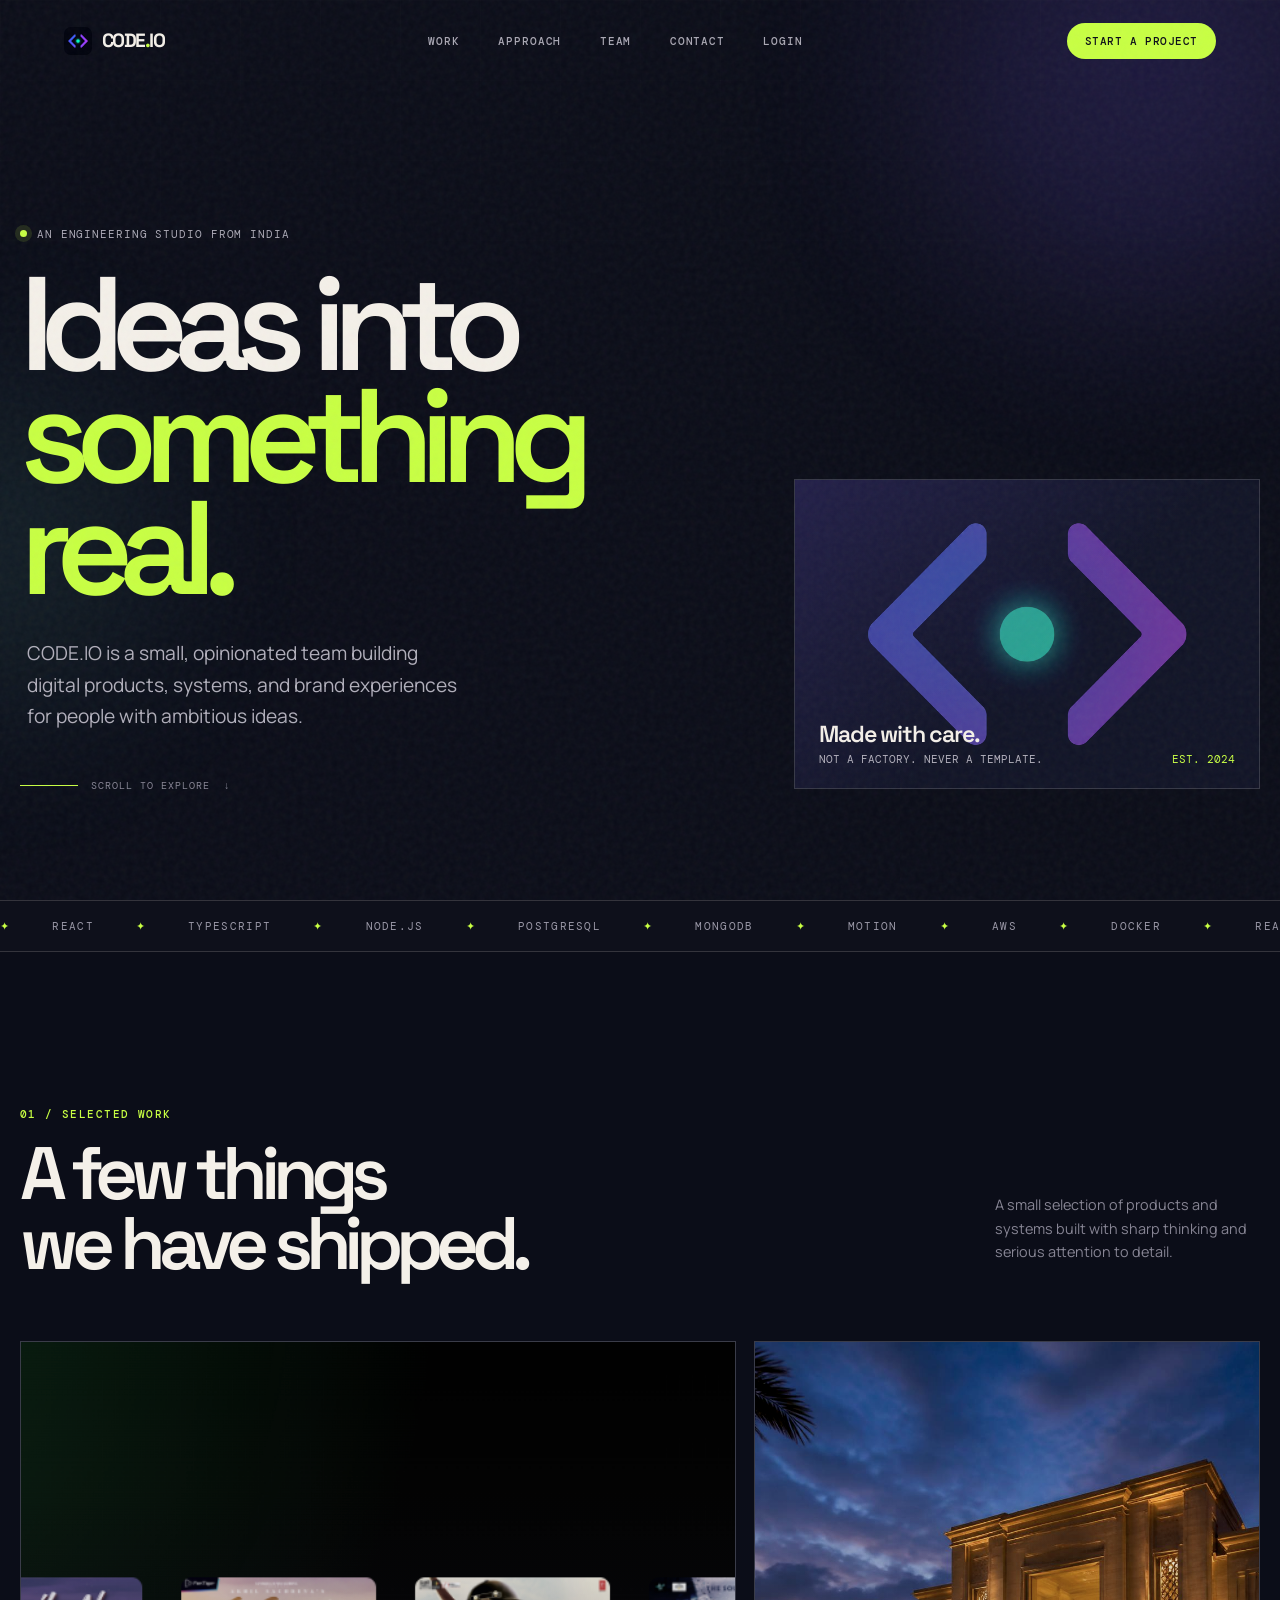
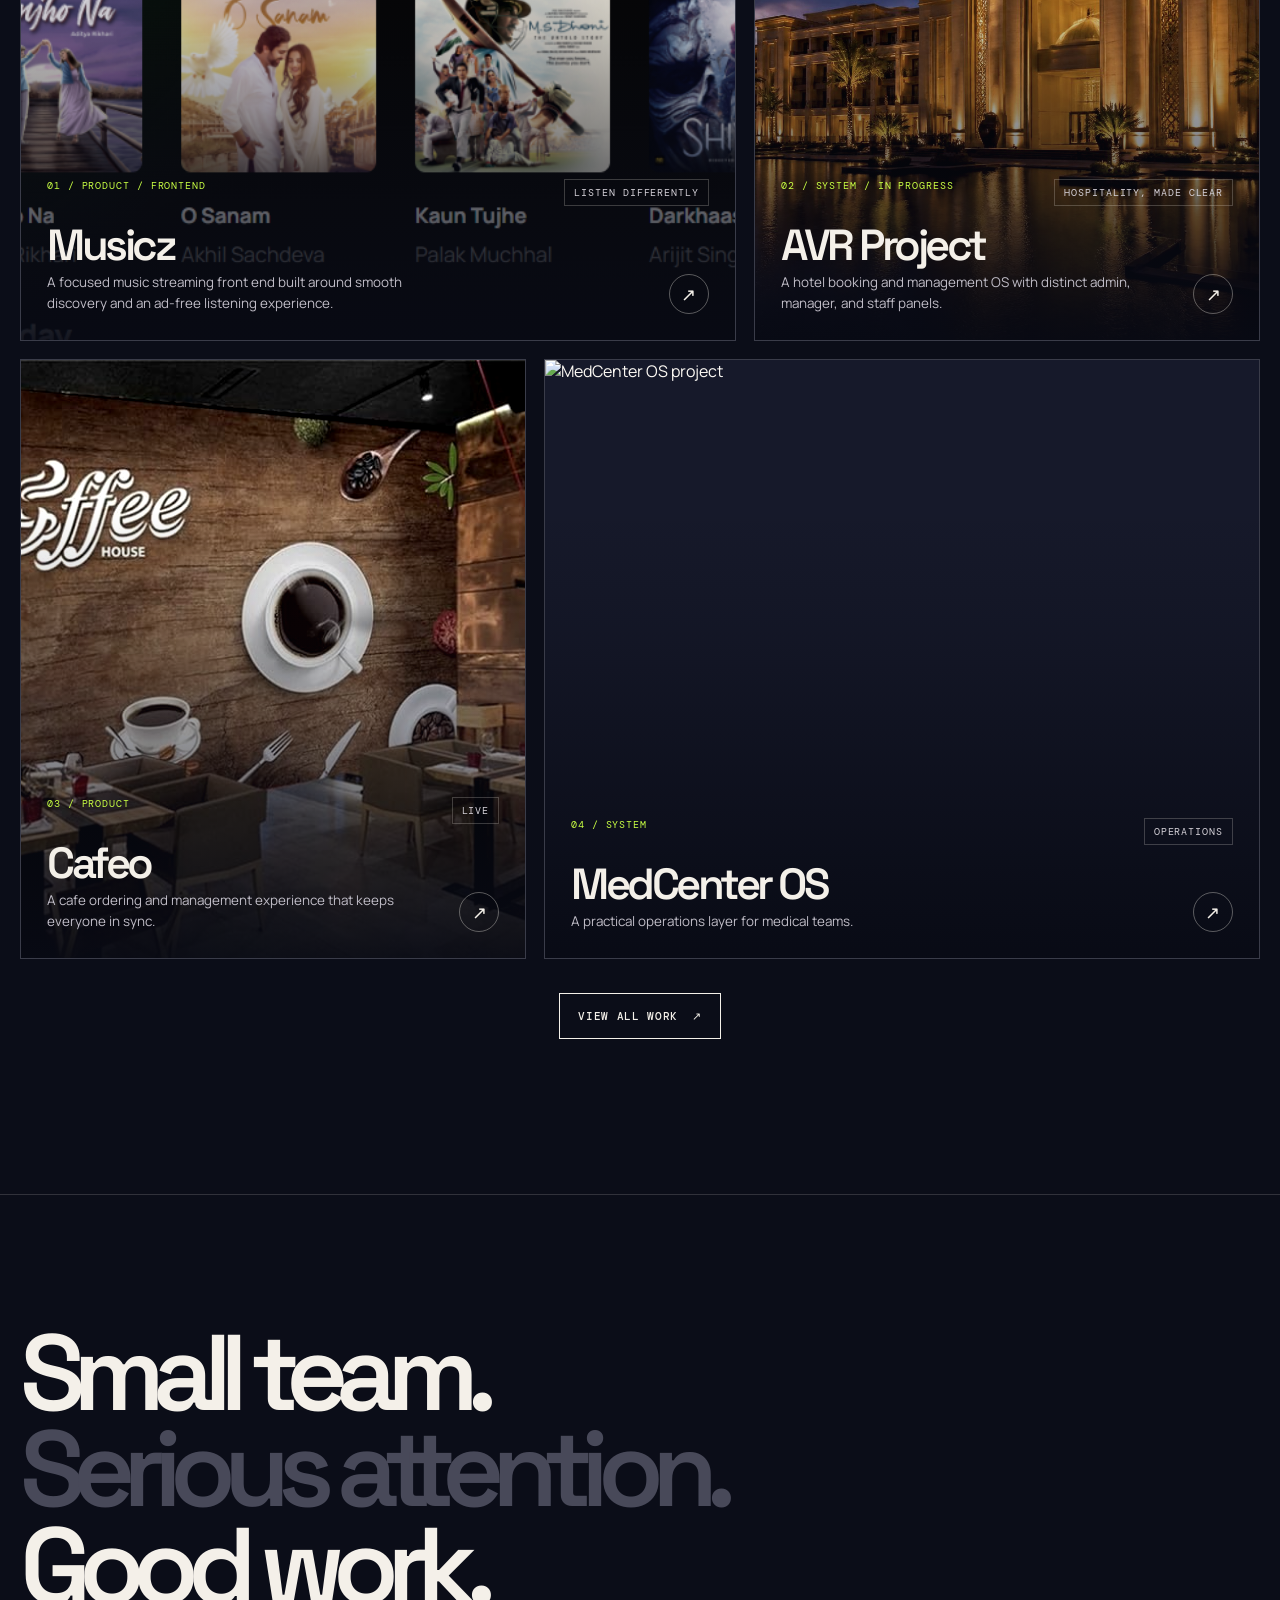
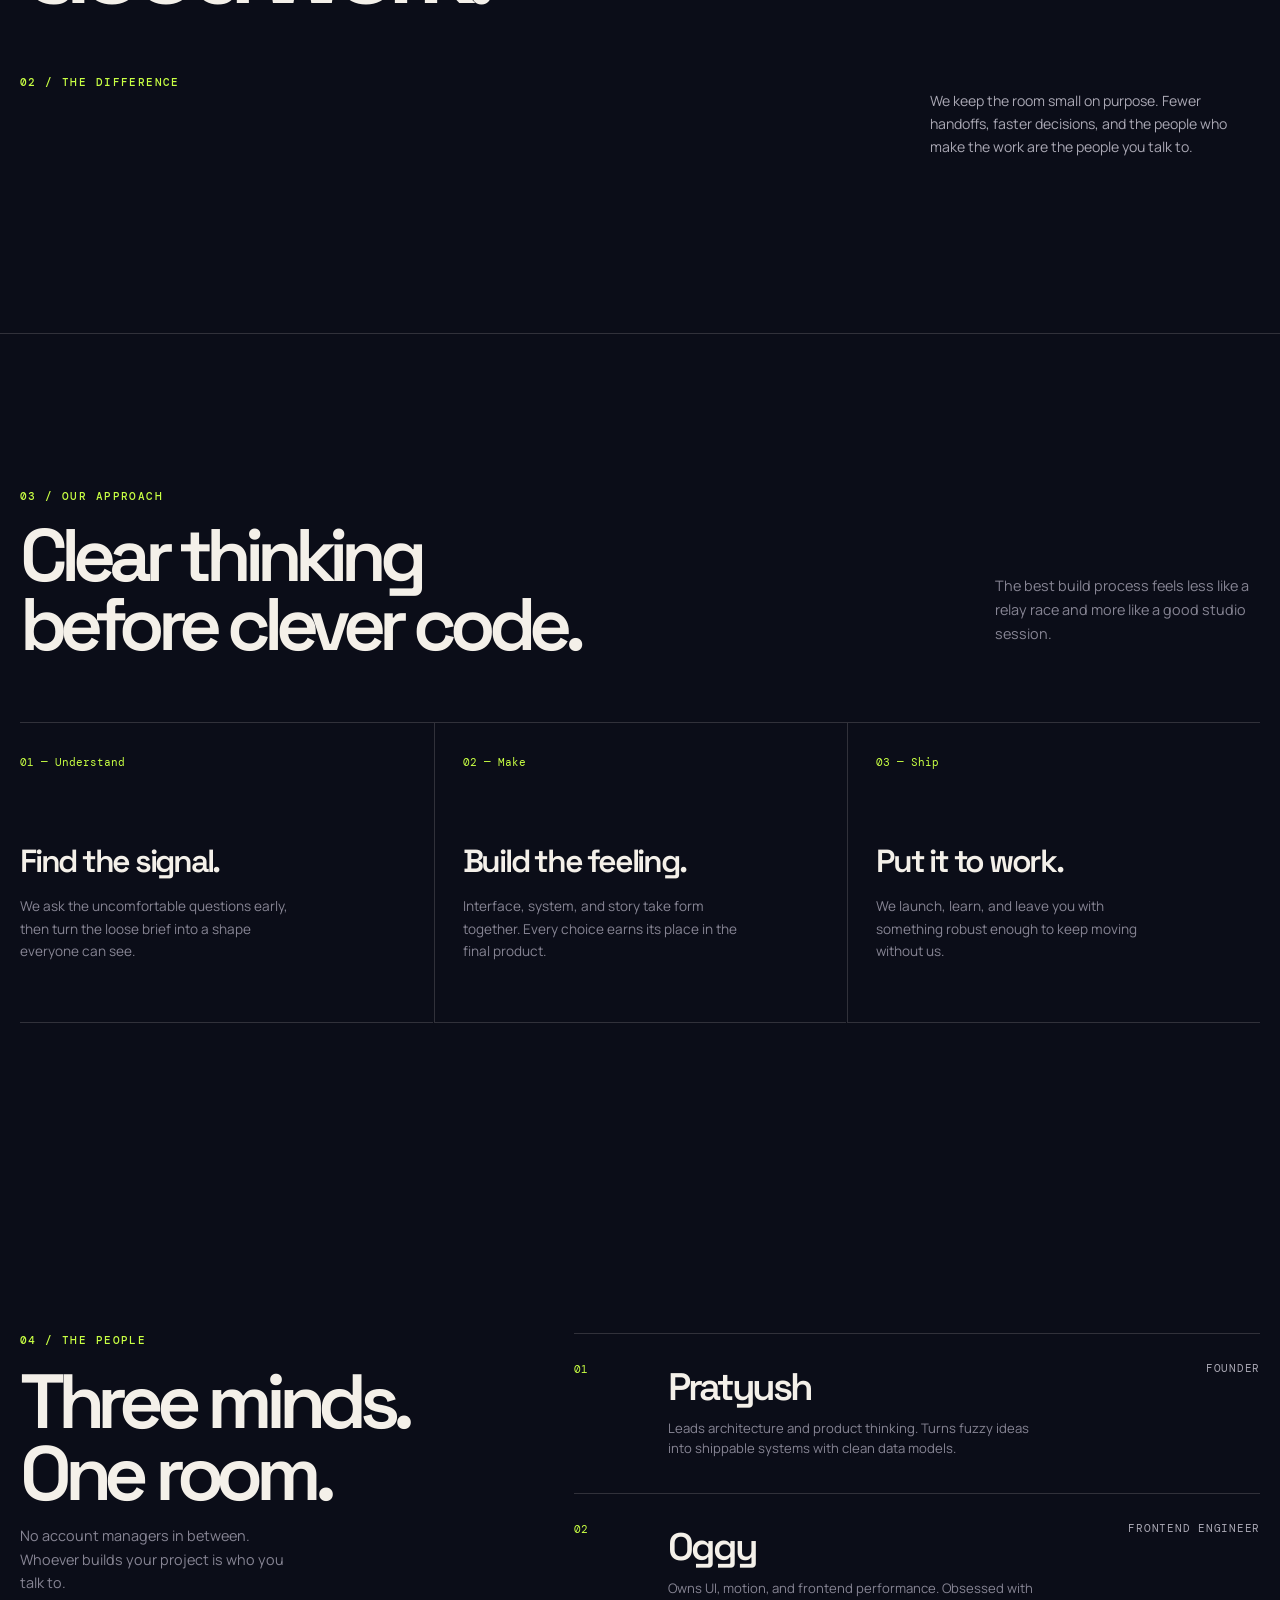
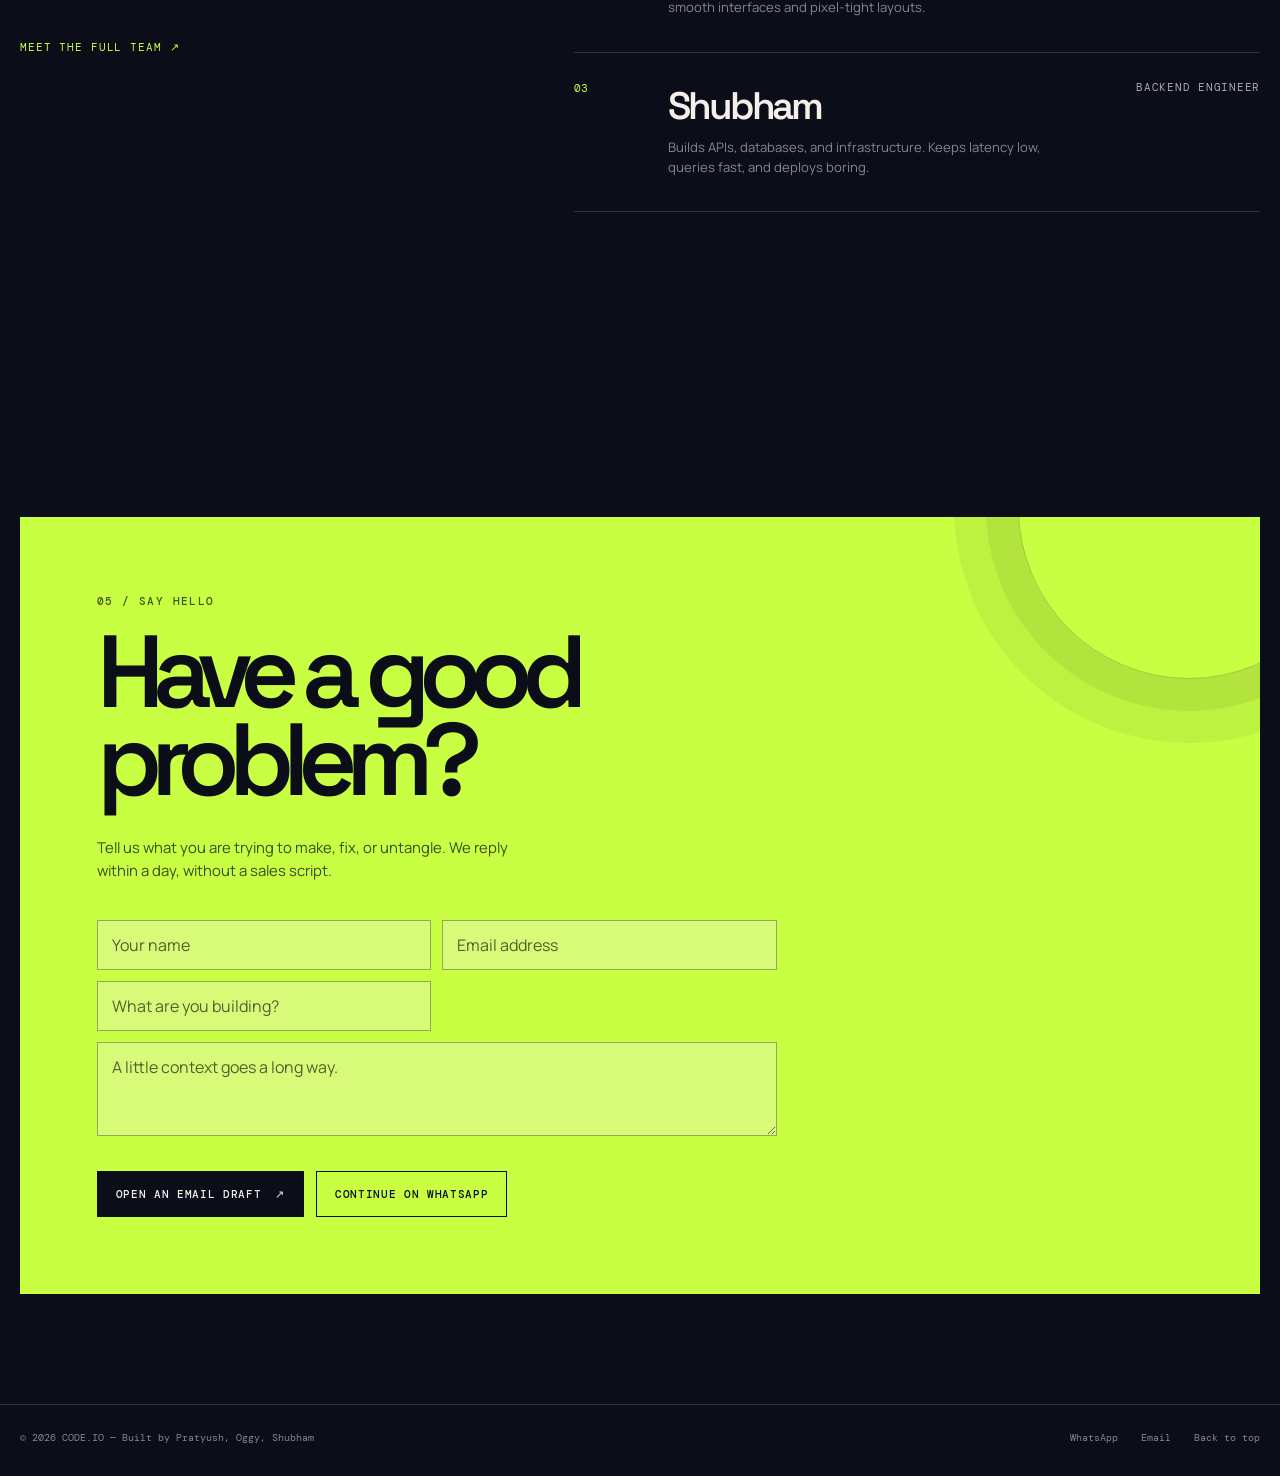
==== commit ae14b401: "assest settings" ====
--- a/index.html
+++ b/index.html
@@ -12,7 +12,7 @@
     <title>CODE.IO — Ideas into something real.</title>
 
     <link rel="stylesheet" href="style.css" />
-    <link rel="shortcut icon" href="assets/CODE.IO.png" type="image/svg+xml" />
+    <link rel="shortcut icon" href="CODE.IO.png" type="image/svg+xml" />
   </head>
 
   <body>
@@ -26,7 +26,7 @@
         <a class="brand" href="index.html" aria-label="CODE.IO home">
           <img
             class="brand-mark"
-             src="assets/CODE.IO.png"
+             src="CODE.IO.png"
             alt=""
           />
           <span>CODE<span class="brand-dot">.</span>IO</span>
@@ -103,7 +103,7 @@
             <div class="hero-rail-card">
               <img
                 class="hero-rail-img"
-                 src="assets/CODE.IO.png"
+                 src="CODE.IO.png"
                 alt="CODE.IO mark"
               />
 
@@ -169,7 +169,7 @@
           >
             <img
               class="project-image"
-              src="assets/musicz-cover.png"
+              src="musicz-cover.png"
               alt="Musicz music streaming project"
             />
 
@@ -202,7 +202,7 @@
           >
             <img
               class="project-image"
-              src="assets/hero.jpg"
+              src="hero.jpg"
               alt="AVR hotel project"
             />
 
@@ -235,7 +235,7 @@
           >
             <img
               class="project-image"
-              src="assets/cafe.jpg"
+              src="cafe.jpg"
               alt="Cafeo cafe project"
             />
 
